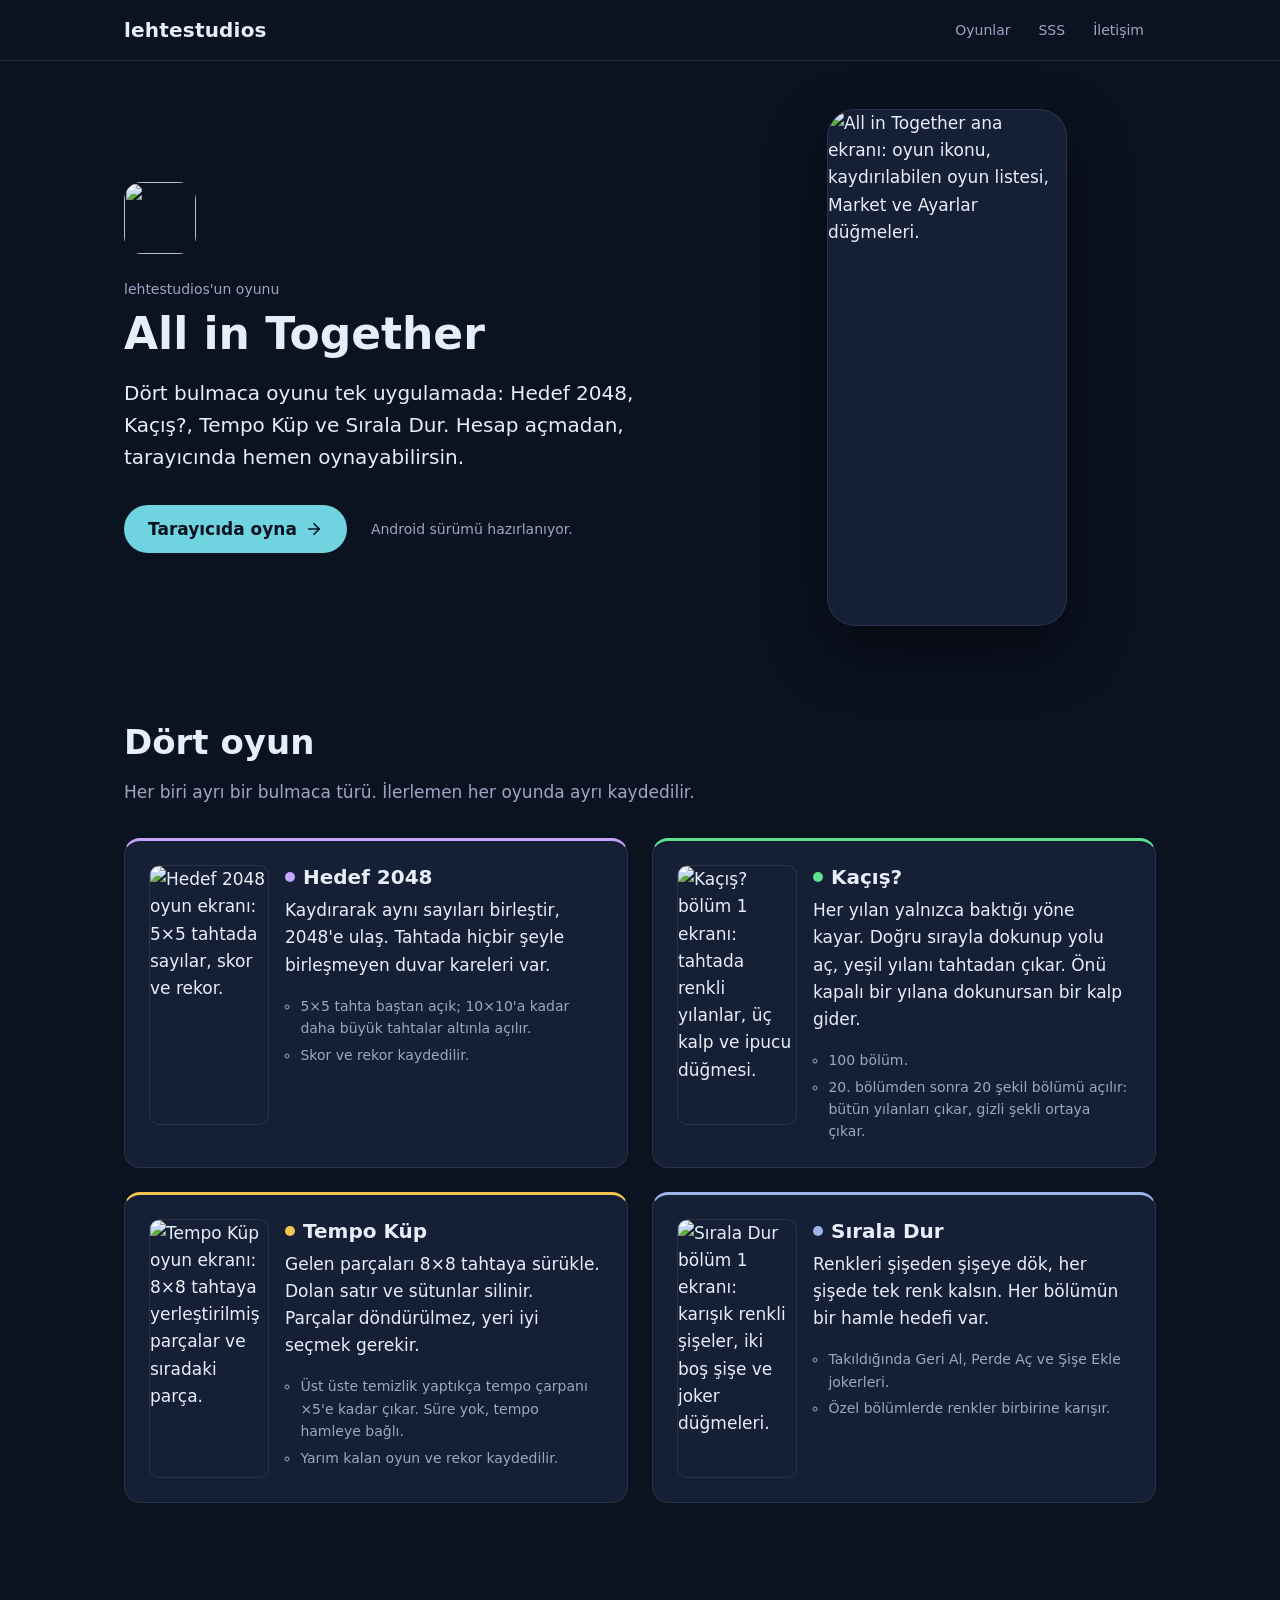
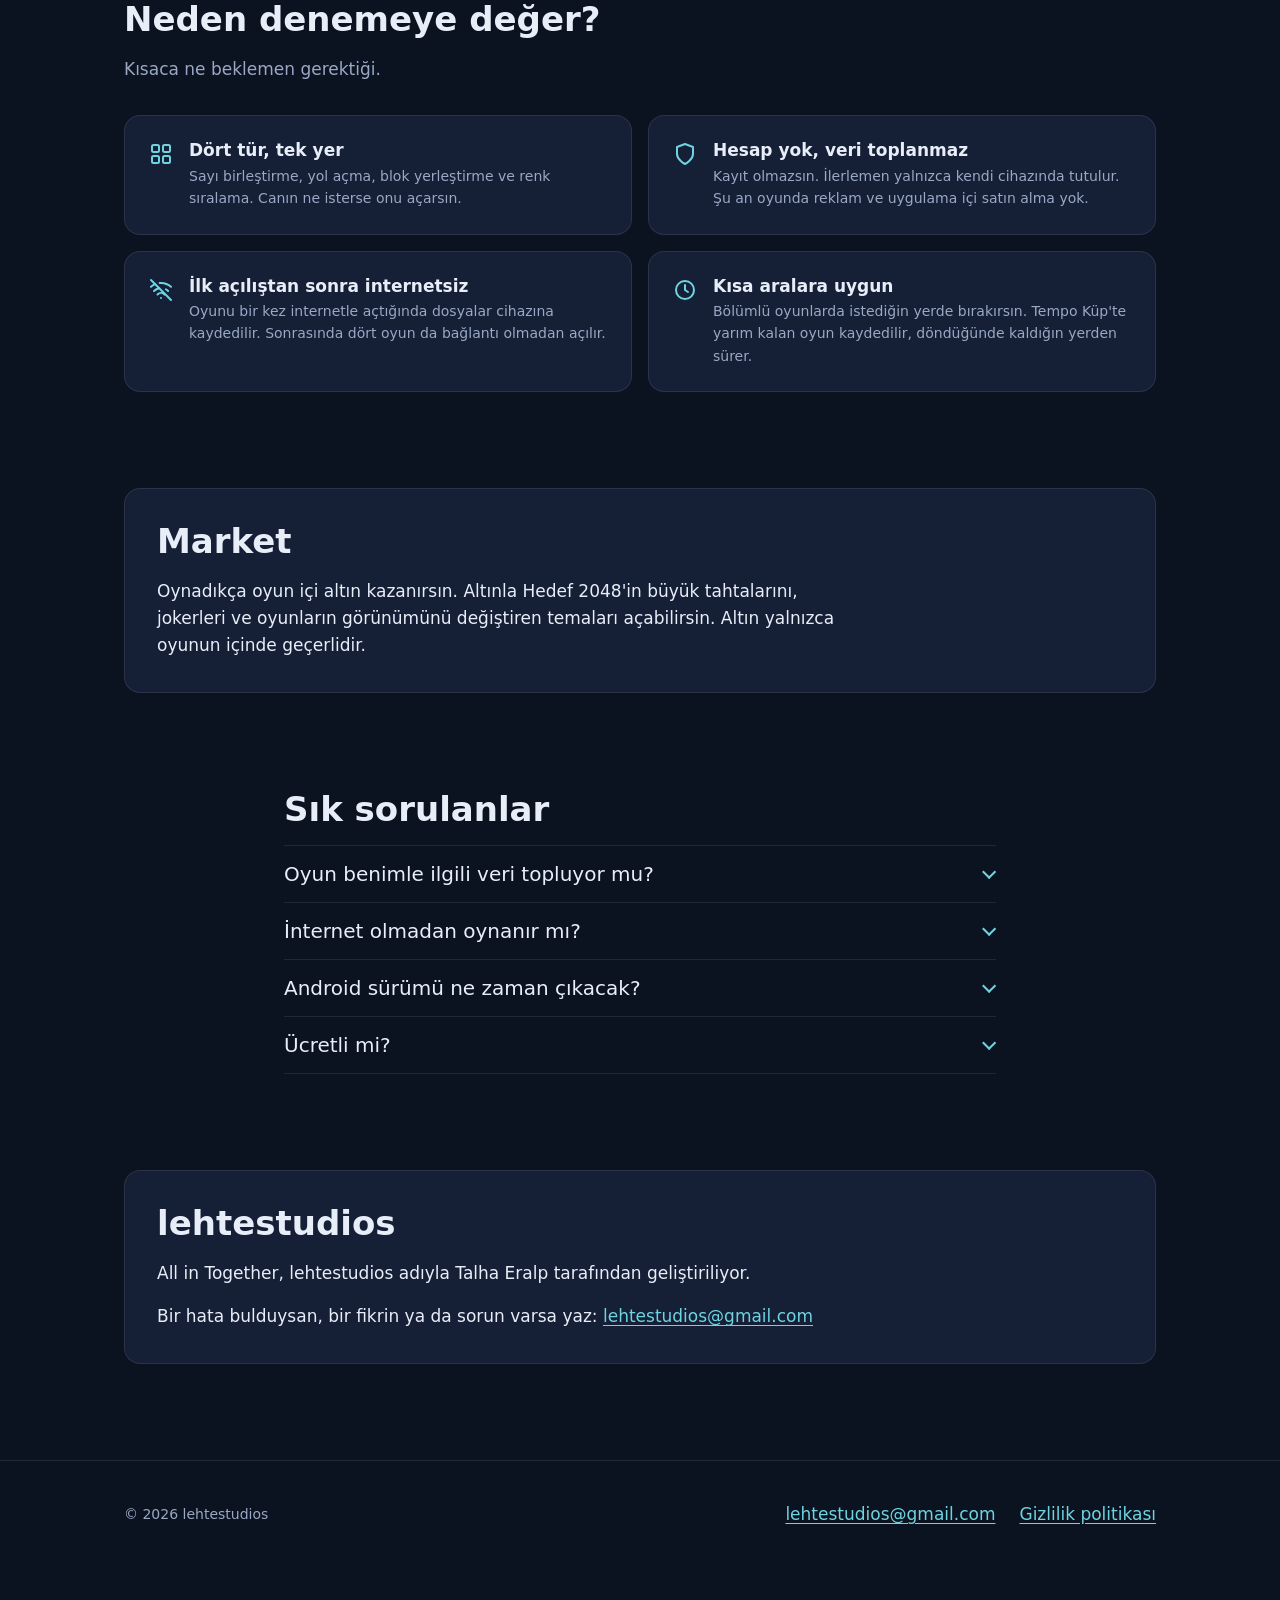
==== index.html @ c0d987b0 "feat: ana sayfa ve tasarim sistemi Tek koyu tema; renk, yazi ve bosluk degiskenleri :root icinde. Oy" ====
<!DOCTYPE html>
<html lang="tr">
<head>
<meta charset="UTF-8">
<meta name="viewport" content="width=device-width, initial-scale=1">
<title>All in Together — lehtestudios</title>
<meta name="description" content="All in Together: Hedef 2048, Kaçış?, Tempo Küp ve Sırala Dur tek uygulamada. Hesap gerekmez, veri toplamaz, ilk açılıştan sonra internetsiz de oynanır. lehtestudios tarafından geliştiriliyor.">
<meta name="author" content="lehtestudios (Talha Eralp)">
<meta name="theme-color" content="#0B1220">
<link rel="canonical" href="https://alehte.github.io/">

<meta property="og:type" content="website">
<meta property="og:locale" content="tr_TR">
<meta property="og:site_name" content="lehtestudios">
<meta property="og:title" content="All in Together — lehtestudios">
<meta property="og:description" content="Dört bulmaca oyunu tek uygulamada: Hedef 2048, Kaçış?, Tempo Küp ve Sırala Dur. Tarayıcıda oynanır, hesap gerekmez.">
<meta property="og:url" content="https://alehte.github.io/">
<meta property="og:image" content="https://alehte.github.io/img/og.png">
<meta property="og:image:width" content="1200">
<meta property="og:image:height" content="630">
<meta property="og:image:alt" content="All in Together oyun ikonu ve dört oyunun adı">
<meta name="twitter:card" content="summary_large_image">

<link rel="icon" href="/favicon.ico" sizes="32x32">
<link rel="icon" href="/img/favicon-32.png" type="image/png" sizes="32x32">
<link rel="icon" href="/img/icon-192.png" type="image/png" sizes="192x192">
<link rel="apple-touch-icon" href="/img/apple-touch-icon.png">
<link rel="preload" href="/fonts/fredoka-latin.woff2" as="font" type="font/woff2" crossorigin>
<link rel="stylesheet" href="/css/site.css">
</head>
<body>
<a class="skip-link" href="#icerik">İçeriğe geç</a>

<header class="site-header">
  <div class="wrap">
    <a class="brand" href="/">lehtestudios</a>
    <nav class="site-nav" aria-label="Sayfa içi">
      <ul>
        <li><a href="#oyunlar">Oyunlar</a></li>
        <li><a href="#sss">SSS</a></li>
        <li><a href="#iletisim">İletişim</a></li>
      </ul>
    </nav>
  </div>
</header>

<main id="icerik">
  <section class="hero" aria-labelledby="baslik">
    <div class="wrap">
      <div>
        <img class="hero-icon" src="/img/app-icon.webp" width="72" height="72" alt="">
        <p class="eyebrow">lehtestudios'un oyunu</p>
        <h1 id="baslik">All in Together</h1>
        <p class="hero-lead">Dört bulmaca oyunu tek uygulamada: Hedef 2048, Kaçış?, Tempo Küp ve Sırala Dur. Hesap açmadan, tarayıcında hemen oynayabilirsin.</p>
        <div class="actions">
          <a class="button" href="https://alehte.github.io/Oyunum/">
            Tarayıcıda oyna
            <svg viewBox="0 0 24 24" fill="none" stroke="currentColor" stroke-width="2.2" stroke-linecap="round" stroke-linejoin="round" aria-hidden="true"><path d="M5 12h14"/><path d="m12 5 7 7-7 7"/></svg>
          </a>
          <p class="note">Android sürümü hazırlanıyor.</p>
        </div>
      </div>
      <div class="phone">
        <img src="/img/ana-ekran.webp" width="540" height="1169" alt="All in Together ana ekranı: oyun ikonu, kaydırılabilen oyun listesi, Market ve Ayarlar düğmeleri.">
      </div>
    </div>
  </section>

  <section class="section" id="oyunlar" aria-labelledby="oyunlar-baslik">
    <div class="wrap">
      <h2 id="oyunlar-baslik">Dört oyun</h2>
      <p class="section-lead">Her biri ayrı bir bulmaca türü. İlerlemen her oyunda ayrı kaydedilir.</p>
      <ul class="games">
        <li class="game game--2048">
          <img src="/img/hedef-2048.webp" width="540" height="1169" loading="lazy" alt="Hedef 2048 oyun ekranı: 5×5 tahtada sayılar, skor ve rekor.">
          <div>
            <h3>Hedef 2048</h3>
            <p>Kaydırarak aynı sayıları birleştir, 2048'e ulaş. Tahtada hiçbir şeyle birleşmeyen duvar kareleri var.</p>
            <ul>
              <li>5×5 tahta baştan açık; 10×10'a kadar daha büyük tahtalar altınla açılır.</li>
              <li>Skor ve rekor kaydedilir.</li>
            </ul>
          </div>
        </li>
        <li class="game game--kacis">
          <img src="/img/kacis.webp" width="540" height="1169" loading="lazy" alt="Kaçış? bölüm 1 ekranı: tahtada renkli yılanlar, üç kalp ve ipucu düğmesi.">
          <div>
            <h3>Kaçış?</h3>
            <p>Her yılan yalnızca baktığı yöne kayar. Doğru sırayla dokunup yolu aç, yeşil yılanı tahtadan çıkar. Önü kapalı bir yılana dokunursan bir kalp gider.</p>
            <ul>
              <li>100 bölüm.</li>
              <li>20. bölümden sonra 20 şekil bölümü açılır: bütün yılanları çıkar, gizli şekli ortaya çıkar.</li>
            </ul>
          </div>
        </li>
        <li class="game game--tempo">
          <img src="/img/tempo-kup.webp" width="540" height="1169" loading="lazy" alt="Tempo Küp oyun ekranı: 8×8 tahtaya yerleştirilmiş parçalar ve sıradaki parça.">
          <div>
            <h3>Tempo Küp</h3>
            <p>Gelen parçaları 8×8 tahtaya sürükle. Dolan satır ve sütunlar silinir. Parçalar döndürülmez, yeri iyi seçmek gerekir.</p>
            <ul>
              <li>Üst üste temizlik yaptıkça tempo çarpanı ×5'e kadar çıkar. Süre yok, tempo hamleye bağlı.</li>
              <li>Yarım kalan oyun ve rekor kaydedilir.</li>
            </ul>
          </div>
        </li>
        <li class="game game--sirala">
          <img src="/img/sirala-dur.webp" width="540" height="1169" loading="lazy" alt="Sırala Dur bölüm 1 ekranı: karışık renkli şişeler, iki boş şişe ve joker düğmeleri.">
          <div>
            <h3>Sırala Dur</h3>
            <p>Renkleri şişeden şişeye dök, her şişede tek renk kalsın. Her bölümün bir hamle hedefi var.</p>
            <ul>
              <li>Takıldığında Geri Al, Perde Aç ve Şişe Ekle jokerleri.</li>
              <li>Özel bölümlerde renkler birbirine karışır.</li>
            </ul>
          </div>
        </li>
      </ul>
    </div>
  </section>

  <section class="section" aria-labelledby="neden-baslik">
    <div class="wrap">
      <h2 id="neden-baslik">Neden denemeye değer?</h2>
      <p class="section-lead">Kısaca ne beklemen gerektiği.</p>
      <ul class="facts">
        <li class="fact">
          <svg viewBox="0 0 24 24" fill="none" stroke="currentColor" stroke-width="2" stroke-linecap="round" stroke-linejoin="round" aria-hidden="true"><rect x="3" y="3" width="7" height="7" rx="1.5"/><rect x="14" y="3" width="7" height="7" rx="1.5"/><rect x="3" y="14" width="7" height="7" rx="1.5"/><rect x="14" y="14" width="7" height="7" rx="1.5"/></svg>
          <div>
            <h3>Dört tür, tek yer</h3>
            <p>Sayı birleştirme, yol açma, blok yerleştirme ve renk sıralama. Canın ne isterse onu açarsın.</p>
          </div>
        </li>
        <li class="fact">
          <svg viewBox="0 0 24 24" fill="none" stroke="currentColor" stroke-width="2" stroke-linecap="round" stroke-linejoin="round" aria-hidden="true"><path d="M12 22s8-4 8-10V5l-8-3-8 3v7c0 6 8 10 8 10Z"/></svg>
          <div>
            <h3>Hesap yok, veri toplanmaz</h3>
            <p>Kayıt olmazsın. İlerlemen yalnızca kendi cihazında tutulur. Şu an oyunda reklam ve uygulama içi satın alma yok.</p>
          </div>
        </li>
        <li class="fact">
          <svg viewBox="0 0 24 24" fill="none" stroke="currentColor" stroke-width="2" stroke-linecap="round" stroke-linejoin="round" aria-hidden="true"><path d="M2 2l20 20"/><path d="M8.5 16.5a5 5 0 0 1 7 0"/><path d="M2 8.82a15 15 0 0 1 4.17-2.65"/><path d="M10.66 5c4.01-.36 8.14.9 11.34 3.76"/><path d="M16.85 11.25a10 10 0 0 1 2.22 1.68"/><path d="M5 13a10 10 0 0 1 5.24-2.76"/><path d="M12 20h.01"/></svg>
          <div>
            <h3>İlk açılıştan sonra internetsiz</h3>
            <p>Oyunu bir kez internetle açtığında dosyalar cihazına kaydedilir. Sonrasında dört oyun da bağlantı olmadan açılır.</p>
          </div>
        </li>
        <li class="fact">
          <svg viewBox="0 0 24 24" fill="none" stroke="currentColor" stroke-width="2" stroke-linecap="round" stroke-linejoin="round" aria-hidden="true"><circle cx="12" cy="12" r="9"/><path d="M12 7v5l3 2"/></svg>
          <div>
            <h3>Kısa aralara uygun</h3>
            <p>Bölümlü oyunlarda istediğin yerde bırakırsın. Tempo Küp'te yarım kalan oyun kaydedilir, döndüğünde kaldığın yerden sürer.</p>
          </div>
        </li>
      </ul>
    </div>
  </section>

  <section class="section" aria-labelledby="market-baslik">
    <div class="wrap">
      <div class="panel">
        <h2 id="market-baslik">Market</h2>
        <p>Oynadıkça oyun içi altın kazanırsın. Altınla Hedef 2048'in büyük tahtalarını, jokerleri ve oyunların görünümünü değiştiren temaları açabilirsin. Altın yalnızca oyunun içinde geçerlidir.</p>
      </div>
    </div>
  </section>

  <section class="section" id="sss" aria-labelledby="sss-baslik">
    <div class="wrap faq">
      <h2 id="sss-baslik">Sık sorulanlar</h2>
      <details>
        <summary>Oyun benimle ilgili veri topluyor mu?</summary>
        <div>
          <p>Hayır. Oyun kişisel veri toplamaz, saklamaz ve paylaşmaz. Açılan bölümler, rekorlar ve ayarlar yalnızca senin cihazında durur. Ayrıntılar <a href="https://alehte.github.io/Oyunum/gizlilik-politikasi">gizlilik politikasında</a>.</p>
        </div>
      </details>
      <details>
        <summary>İnternet olmadan oynanır mı?</summary>
        <div>
          <p>Evet, ilk açılıştan sonra. İlk açılışta oyun dosyalarını indirir ve cihazına kaydeder. Bundan sonra dört oyun da internet olmadan açılır. Güncellemeler için ara sıra bağlanman yeterli.</p>
        </div>
      </details>
      <details>
        <summary>Android sürümü ne zaman çıkacak?</summary>
        <div>
          <p>Hazırlanıyor. Henüz bir tarih yok. O zamana kadar oyunu telefonunun tarayıcısında oynayabilirsin.</p>
        </div>
      </details>
      <details>
        <summary>Ücretli mi?</summary>
        <div>
          <p>Hayır, ücretsiz. Şu an oyunda reklam ve uygulama içi satın alma yok. Bu değişirse gizlilik politikası değişiklikten önce güncellenir.</p>
        </div>
      </details>
    </div>
  </section>

  <section class="section" id="iletisim" aria-labelledby="hakkinda-baslik">
    <div class="wrap">
      <div class="panel">
        <h2 id="hakkinda-baslik">lehtestudios</h2>
        <p>All in Together, lehtestudios adıyla Talha Eralp tarafından geliştiriliyor.</p>
        <p>Bir hata bulduysan, bir fikrin ya da sorun varsa yaz: <a href="mailto:lehtestudios@gmail.com">lehtestudios@gmail.com</a></p>
      </div>
    </div>
  </section>
</main>

<footer class="site-footer">
  <div class="wrap">
    <p>© 2026 lehtestudios</p>
    <ul>
      <li><a href="mailto:lehtestudios@gmail.com">lehtestudios@gmail.com</a></li>
      <li><a href="https://alehte.github.io/Oyunum/gizlilik-politikasi">Gizlilik politikası</a></li>
    </ul>
  </div>
</footer>
</body>
</html>
---- css/site.css ----
/* lehtestudios — site stilleri
   Tek tema (koyu). Harici kaynak yok: yazı tipi yerel, JS yok.
   Renkler ve boşluklar aşağıdaki değişkenlerden gelir; bileşenlerde ham renk kullanma. */

/* Fredoka — yerel değişken yazı tipi (ağırlık 300-700), SIL OFL 1.1 (fonts/LICENSE-Fredoka.txt).
   latin-ext alt kümesi Türkçe'nin ğ, ş, İ, ı harflerini taşır. */
@font-face {
  font-family: "Fredoka"; font-style: normal; font-display: swap; font-weight: 300 700;
  src: url(/fonts/fredoka-latin-ext.woff2) format("woff2");
  unicode-range: U+0100-02BA, U+02BD-02C5, U+02C7-02CC, U+02CE-02D7, U+02DD-02FF, U+0304, U+0308, U+0329, U+1D00-1DBF, U+1E00-1E9F, U+1EF2-1EFF, U+2020, U+20A0-20AB, U+20AD-20C0, U+2113, U+2C60-2C7F, U+A720-A7FF;
}
@font-face {
  font-family: "Fredoka"; font-style: normal; font-display: swap; font-weight: 300 700;
  src: url(/fonts/fredoka-latin.woff2) format("woff2");
  unicode-range: U+0000-00FF, U+0131, U+0152-0153, U+02BB-02BC, U+02C6, U+02DA, U+02DC, U+0304, U+0308, U+0329, U+2000-206F, U+20AC, U+2122, U+2191, U+2193, U+2212, U+2215, U+FEFF, U+FFFD;
}

:root {
  color-scheme: dark;

  /* renkler — kontrastlar #0B1220 zemininde ölçüldü */
  --bg: #0B1220;
  --surface: #151F36;
  --border: rgba(255, 255, 255, .09);
  --text: #E8EEF8;          /* 16.1:1 */
  --text-muted: #9AA8C4;    /* 7.8:1 */
  --accent: #6FD3E0;        /* 10.8:1 */
  --on-accent: #0B1220;
  --game-2048: #C4A5FF;
  --game-kacis: #5EE08F;
  --game-tempo: #F5C451;
  --game-sirala: #9FB4E8;

  /* yazı */
  --font-display: "Fredoka", system-ui, sans-serif;
  --font-body: system-ui, -apple-system, "Segoe UI", Roboto, "Helvetica Neue", Arial, sans-serif;
  --fs-sm: .875rem;   /* 14 */
  --fs-base: 1.0625rem; /* 17 */
  --fs-lg: 1.25rem;   /* 20 */
  --fs-xl: 1.625rem;  /* 26 */
  --fs-2xl: 2.125rem; /* 34 */
  --fs-3xl: clamp(2.25rem, 1.6rem + 3vw, 2.75rem); /* 36-44 */

  /* boşluk (4px taban) */
  --s1: 4px; --s2: 8px; --s3: 12px; --s4: 16px; --s5: 24px;
  --s6: 32px; --s7: 48px; --s8: 64px; --s9: 96px;

  --radius: 16px;
  --radius-sm: 10px;
  --max: 1080px;
  --measure: 65ch;
  --gutter: clamp(16px, 4vw, 24px);
  --section: var(--s8);
  --dur: 200ms;
}
@media (min-width: 768px) { :root { --section: var(--s9); } }

*, *::before, *::after { box-sizing: border-box; }

html { -webkit-text-size-adjust: 100%; text-size-adjust: 100%; scroll-behavior: smooth; }
body {
  margin: 0;
  background: var(--bg);
  color: var(--text);
  font-family: var(--font-body);
  font-size: var(--fs-base);
  line-height: 1.6;
  overflow-wrap: break-word;
}
img { display: block; max-width: 100%; height: auto; }

h1, h2, h3 {
  font-family: var(--font-display);
  font-weight: 600;
  line-height: 1.2;
  margin: 0 0 var(--s4);
  text-wrap: balance;
}
h1 { font-size: var(--fs-3xl); }
h2 { font-size: var(--fs-2xl); }
h3 { font-size: var(--fs-lg); }
p { margin: 0 0 var(--s4); max-width: var(--measure); }
p:last-child { margin-bottom: 0; }

a { color: var(--accent); text-underline-offset: 3px; }
a:hover { text-decoration-thickness: 2px; }

:focus-visible { outline: 2px solid var(--accent); outline-offset: 3px; border-radius: 4px; }

.skip-link {
  position: absolute; left: var(--s4); top: -100px; z-index: 10;
  background: var(--accent); color: var(--on-accent);
  padding: var(--s3) var(--s4); border-radius: var(--radius-sm); font-weight: 600;
}
.skip-link:focus { top: var(--s4); }

.wrap { max-width: var(--max); margin: 0 auto; padding: 0 var(--gutter); }
.section { padding: var(--section) 0 0; }
.section-lead { color: var(--text-muted); margin-bottom: var(--s6); }

/* ---------- üst bar ---------- */
.site-header { border-bottom: 1px solid var(--border); }
.site-header .wrap {
  display: flex; align-items: center; justify-content: space-between; gap: var(--s4);
  min-height: 60px;
}
.brand {
  font-family: var(--font-display); font-weight: 600; font-size: var(--fs-lg);
  color: var(--text); text-decoration: none; letter-spacing: .01em;
  display: inline-flex; align-items: center; min-height: 44px;
}
.site-nav ul { display: flex; gap: var(--s1); list-style: none; margin: 0; padding: 0; }
.site-nav a {
  display: inline-flex; align-items: center; min-height: 44px; padding: 0 var(--s3);
  color: var(--text-muted); text-decoration: none; font-size: var(--fs-sm);
  border-radius: var(--radius-sm); transition: color var(--dur) ease;
}
.site-nav a:hover { color: var(--text); }
@media (max-width: 560px) { .site-nav { display: none; } }

/* ---------- giriş ---------- */
.hero { padding-top: var(--s7); }
.hero .wrap { display: grid; gap: var(--s7); align-items: center; }
@media (min-width: 860px) { .hero .wrap { grid-template-columns: 1.15fr .85fr; } }
.hero-icon { width: 72px; height: 72px; border-radius: 18px; margin-bottom: var(--s5); }
.eyebrow { color: var(--text-muted); font-size: var(--fs-sm); margin-bottom: var(--s2); }
.hero-lead { font-size: var(--fs-lg); color: var(--text); margin-bottom: var(--s6); }

.actions { display: flex; flex-wrap: wrap; align-items: center; gap: var(--s4) var(--s5); }
.button {
  display: inline-flex; align-items: center; justify-content: center; gap: var(--s2);
  min-height: 48px; padding: 0 var(--s5);
  background: var(--accent); color: var(--on-accent);
  font-family: var(--font-display); font-weight: 600; font-size: var(--fs-base);
  text-decoration: none; border-radius: 999px;
  transition: transform var(--dur) ease, box-shadow var(--dur) ease;
}
.button:hover { transform: translateY(-1px); box-shadow: 0 6px 20px rgba(111, 211, 224, .25); }
.button svg { width: 18px; height: 18px; flex: none; }
.note { color: var(--text-muted); font-size: var(--fs-sm); margin: 0; }

.phone {
  width: min(100%, 240px); margin: 0 auto;
  border-radius: 28px; overflow: hidden;
  border: 1px solid var(--border); background: var(--surface);
  box-shadow: 0 24px 60px rgba(0, 0, 0, .45);
}
.phone img { width: 100%; aspect-ratio: 540 / 1169; object-fit: cover; }

/* ---------- oyun kartları ---------- */
.games { display: grid; gap: var(--s5); grid-template-columns: 1fr; list-style: none; margin: 0; padding: 0; }
@media (min-width: 640px) { .games { grid-template-columns: repeat(2, 1fr); } }

.game {
  --game: var(--accent);
  display: grid; grid-template-columns: 1fr; gap: var(--s4);
  background: var(--surface); border: 1px solid var(--border);
  border-top: 3px solid var(--game);
  border-radius: var(--radius); padding: var(--s5) var(--s4);
}
/* dar ekranda görsel metnin altında, yatay ve kırpılmış durur: metin tam genişlikte kalır */
.game img { order: 2; aspect-ratio: 4 / 3; object-position: center 45%; }
@media (min-width: 520px) and (max-width: 639px), (min-width: 900px) {
  .game { grid-template-columns: 120px 1fr; padding: var(--s5); }
  .game img { order: 0; aspect-ratio: 540 / 1169; object-position: center; }
}
.game--2048 { --game: var(--game-2048); }
.game--kacis { --game: var(--game-kacis); }
.game--tempo { --game: var(--game-tempo); }
.game--sirala { --game: var(--game-sirala); }

.game img {
  width: 100%; object-fit: cover;
  border-radius: var(--radius-sm); border: 1px solid var(--border);
}
.game h3 { display: flex; align-items: center; gap: var(--s2); margin-bottom: var(--s2); }
.game h3::before {
  content: ""; width: 10px; height: 10px; border-radius: 50%; background: var(--game); flex: none;
}
.game p { font-size: var(--fs-base); }
.game ul { margin: var(--s3) 0 0; padding-left: 1.1em; color: var(--text-muted); font-size: var(--fs-sm); }
.game li + li { margin-top: var(--s1); }

/* ---------- neden ---------- */
.facts { display: grid; gap: var(--s4); grid-template-columns: 1fr; list-style: none; margin: 0; padding: 0; }
@media (min-width: 640px) { .facts { grid-template-columns: repeat(2, 1fr); } }
.fact {
  display: flex; gap: var(--s4); align-items: flex-start;
  background: var(--surface); border: 1px solid var(--border);
  border-radius: var(--radius); padding: var(--s5);
}
.fact svg { width: 24px; height: 24px; flex: none; color: var(--accent); margin-top: 2px; }
.fact h3 { font-size: var(--fs-base); font-family: var(--font-display); margin-bottom: var(--s1); }
.fact p { color: var(--text-muted); font-size: var(--fs-sm); }

/* ---------- market + hakkında ---------- */
.panel {
  background: var(--surface); border: 1px solid var(--border);
  border-radius: var(--radius); padding: var(--s6) var(--s5);
}
@media (min-width: 640px) { .panel { padding: var(--s6); } }

/* ---------- SSS ---------- */
.faq { max-width: 760px; }
.faq details { border-bottom: 1px solid var(--border); }
.faq details:first-of-type { border-top: 1px solid var(--border); }
.faq summary {
  display: flex; justify-content: space-between; align-items: center; gap: var(--s4);
  min-height: 56px; padding: var(--s3) 0; cursor: pointer; list-style: none;
  font-family: var(--font-display); font-weight: 500; font-size: var(--fs-lg);
}
.faq summary::-webkit-details-marker { display: none; }
.faq summary::after {
  content: ""; width: 10px; height: 10px; flex: none; margin-right: 4px;
  border-right: 2px solid var(--accent); border-bottom: 2px solid var(--accent);
  transform: rotate(45deg) translateY(-3px); transition: transform var(--dur) ease;
}
.faq details[open] summary::after { transform: rotate(-135deg) translateY(-3px); }
.faq details > div { padding: 0 0 var(--s5); color: var(--text-muted); }

/* ---------- alt bilgi ---------- */
.site-footer { margin-top: var(--section); border-top: 1px solid var(--border); padding: var(--s6) 0 var(--s7); }
.site-footer .wrap { display: flex; flex-wrap: wrap; justify-content: space-between; gap: var(--s4); }
.site-footer ul { display: flex; flex-wrap: wrap; gap: var(--s1) var(--s5); list-style: none; margin: 0; padding: 0; }
.site-footer a { display: inline-flex; align-items: center; min-height: 44px; }
.site-footer p { color: var(--text-muted); font-size: var(--fs-sm); display: flex; align-items: center; min-height: 44px; }

/* ---------- 404 ---------- */
.notfound { min-height: 70vh; display: grid; place-items: center; text-align: center; padding: var(--s8) 0; }
.notfound p { margin-left: auto; margin-right: auto; color: var(--text-muted); }
.notfound .actions { justify-content: center; margin-top: var(--s5); }
.notfound .actions a:not(.button) { display: inline-flex; align-items: center; min-height: 44px; }

/* ---------- hareketi azalt ---------- */
@media (prefers-reduced-motion: reduce) {
  html { scroll-behavior: auto; }
  *, *::before, *::after { transition: none !important; animation: none !important; }
  .button:hover { transform: none; }
}
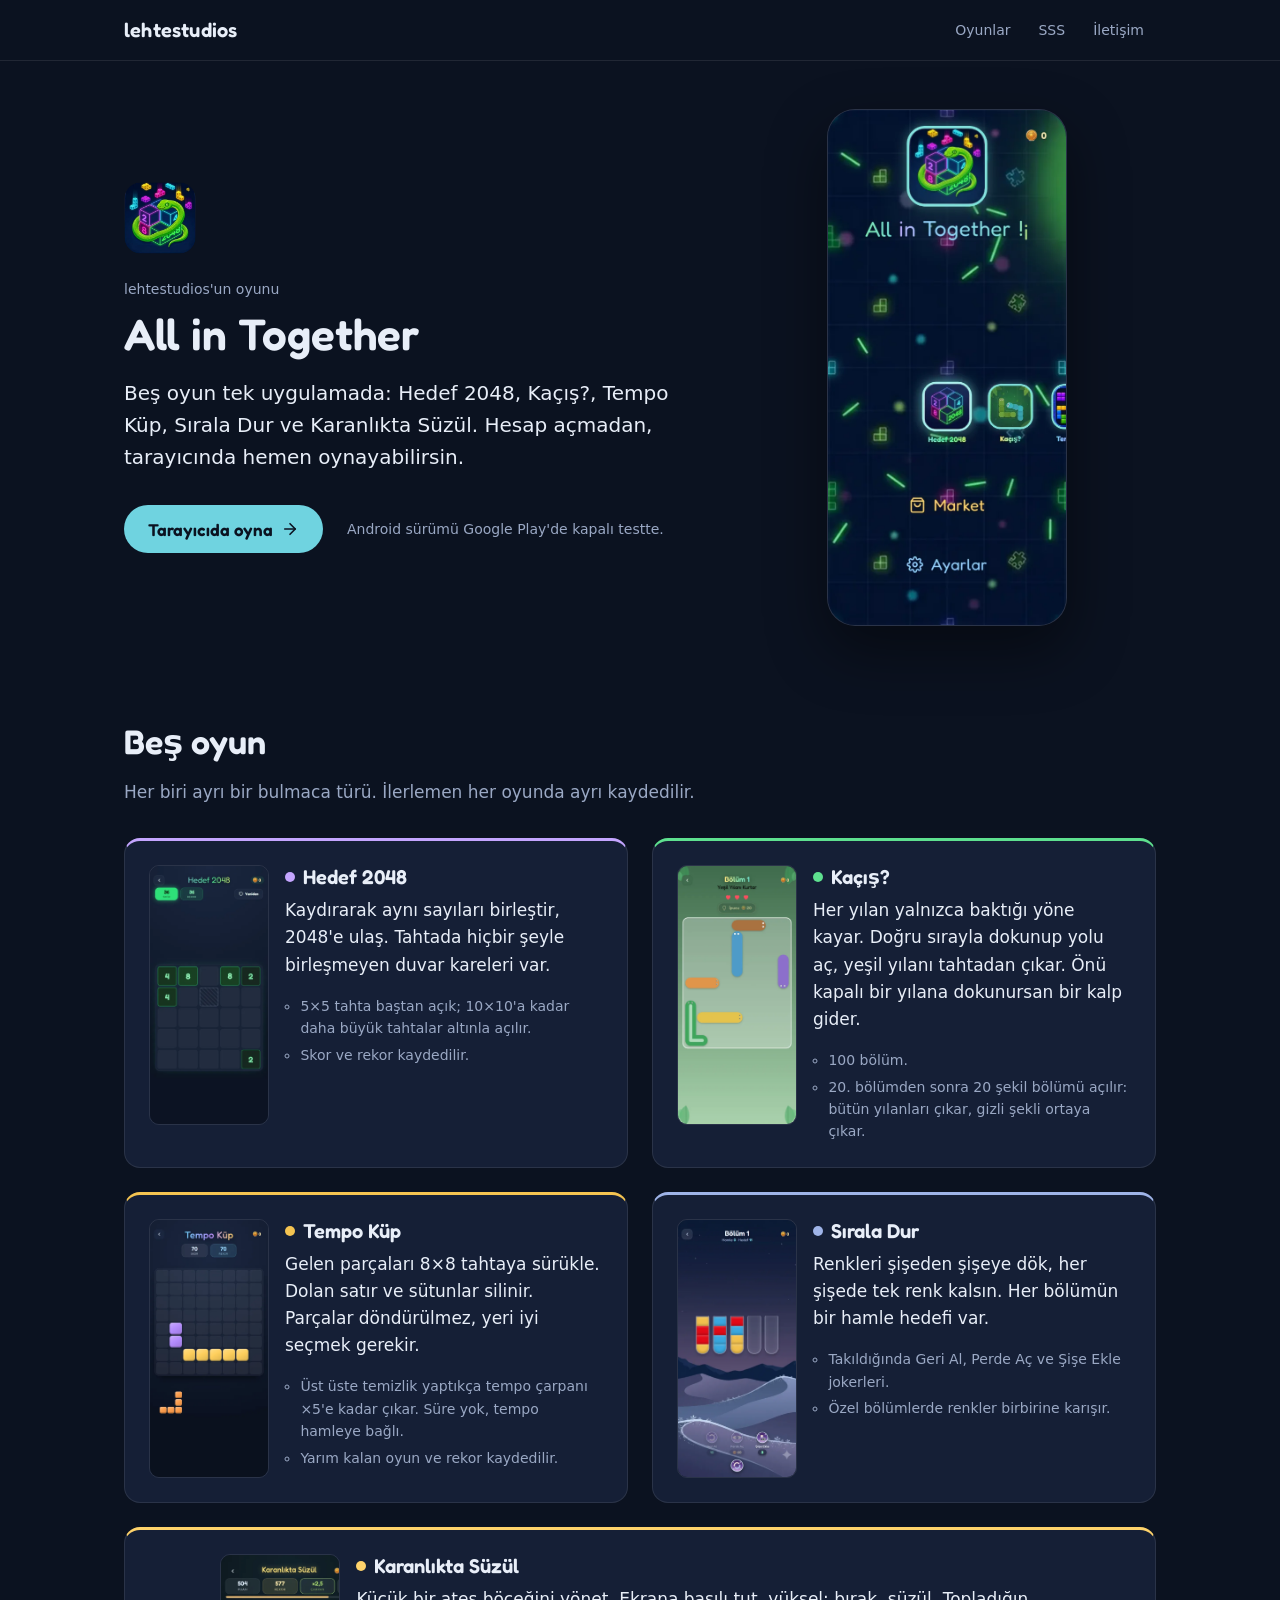
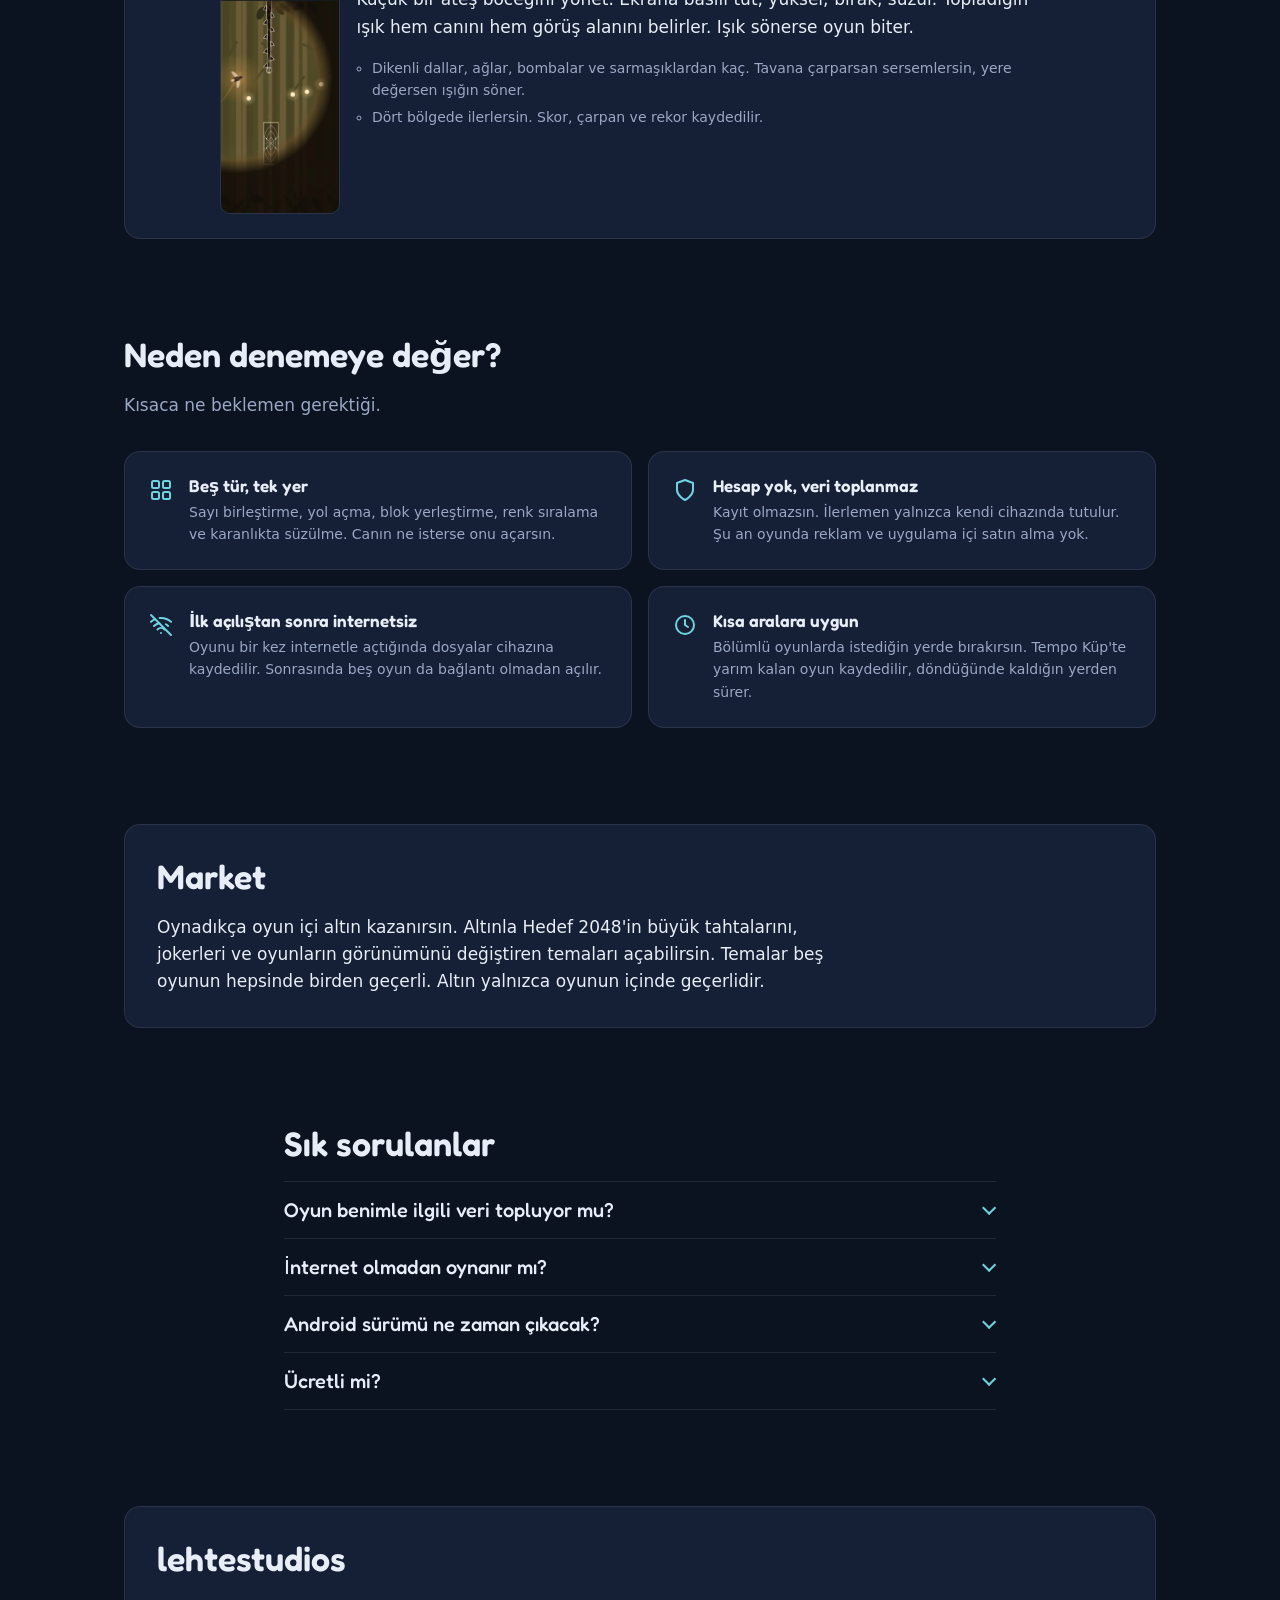
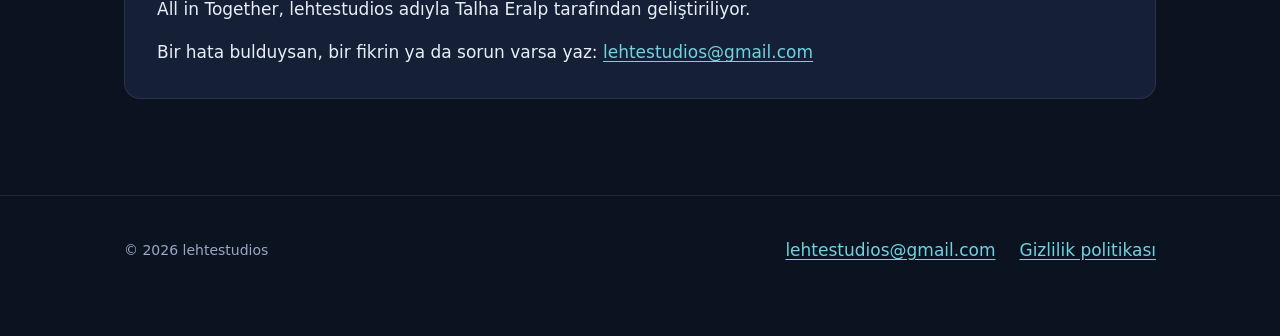
==== commit 0c7bae8c: "Site: Karanlıkta Süzül eklendi, Android durumu ve gizlilik bağlantısı düzeltildi Co-Authored-By: Cla" ====
--- a/index.html
+++ b/index.html
@@ -4,7 +4,7 @@
 <meta charset="UTF-8">
 <meta name="viewport" content="width=device-width, initial-scale=1">
 <title>All in Together — lehtestudios</title>
-<meta name="description" content="All in Together: Hedef 2048, Kaçış?, Tempo Küp ve Sırala Dur tek uygulamada. Hesap gerekmez, veri toplamaz, ilk açılıştan sonra internetsiz de oynanır. lehtestudios tarafından geliştiriliyor.">
+<meta name="description" content="All in Together: Hedef 2048, Kaçış?, Tempo Küp, Sırala Dur ve Karanlıkta Süzül tek uygulamada. Hesap gerekmez, veri toplamaz, ilk açılıştan sonra internetsiz de oynanır. lehtestudios tarafından geliştiriliyor.">
 <meta name="author" content="lehtestudios (Talha Eralp)">
 <meta name="theme-color" content="#0B1220">
 <link rel="canonical" href="https://alehte.github.io/">
@@ -13,12 +13,12 @@
 <meta property="og:locale" content="tr_TR">
 <meta property="og:site_name" content="lehtestudios">
 <meta property="og:title" content="All in Together — lehtestudios">
-<meta property="og:description" content="Dört bulmaca oyunu tek uygulamada: Hedef 2048, Kaçış?, Tempo Küp ve Sırala Dur. Tarayıcıda oynanır, hesap gerekmez.">
+<meta property="og:description" content="Beş oyun tek uygulamada: Hedef 2048, Kaçış?, Tempo Küp, Sırala Dur ve Karanlıkta Süzül. Tarayıcıda oynanır, hesap gerekmez.">
 <meta property="og:url" content="https://alehte.github.io/">
 <meta property="og:image" content="https://alehte.github.io/img/og.png">
 <meta property="og:image:width" content="1200">
 <meta property="og:image:height" content="630">
-<meta property="og:image:alt" content="All in Together oyun ikonu ve dört oyunun adı">
+<meta property="og:image:alt" content="All in Together oyun ikonu ve beş oyunun kartları">
 <meta name="twitter:card" content="summary_large_image">
 
 <link rel="icon" href="/favicon.ico" sizes="32x32">
@@ -51,13 +51,13 @@
         <img class="hero-icon" src="/img/app-icon.webp" width="72" height="72" alt="">
         <p class="eyebrow">lehtestudios'un oyunu</p>
         <h1 id="baslik">All in Together</h1>
-        <p class="hero-lead">Dört bulmaca oyunu tek uygulamada: Hedef 2048, Kaçış?, Tempo Küp ve Sırala Dur. Hesap açmadan, tarayıcında hemen oynayabilirsin.</p>
+        <p class="hero-lead">Beş oyun tek uygulamada: Hedef 2048, Kaçış?, Tempo Küp, Sırala Dur ve Karanlıkta Süzül. Hesap açmadan, tarayıcında hemen oynayabilirsin.</p>
         <div class="actions">
           <a class="button" href="https://alehte.github.io/Oyunum/">
             Tarayıcıda oyna
             <svg viewBox="0 0 24 24" fill="none" stroke="currentColor" stroke-width="2.2" stroke-linecap="round" stroke-linejoin="round" aria-hidden="true"><path d="M5 12h14"/><path d="m12 5 7 7-7 7"/></svg>
           </a>
-          <p class="note">Android sürümü hazırlanıyor.</p>
+          <p class="note">Android sürümü Google Play'de kapalı testte.</p>
         </div>
       </div>
       <div class="phone">
@@ -68,7 +68,7 @@
 
   <section class="section" id="oyunlar" aria-labelledby="oyunlar-baslik">
     <div class="wrap">
-      <h2 id="oyunlar-baslik">Dört oyun</h2>
+      <h2 id="oyunlar-baslik">Beş oyun</h2>
       <p class="section-lead">Her biri ayrı bir bulmaca türü. İlerlemen her oyunda ayrı kaydedilir.</p>
       <ul class="games">
         <li class="game game--2048">
@@ -115,6 +115,17 @@
             </ul>
           </div>
         </li>
+        <li class="game game--ates">
+          <img src="/img/karanlikta-suzul.webp" width="540" height="1169" loading="lazy" alt="Karanlıkta Süzül oyun ekranı: ışığın aydınlattığı ormanda bir ateş böceği, dikenli dal ve toplanacak ışıklar.">
+          <div>
+            <h3>Karanlıkta Süzül</h3>
+            <p>Küçük bir ateş böceğini yönet. Ekrana basılı tut, yüksel; bırak, süzül. Topladığın ışık hem canını hem görüş alanını belirler. Işık sönerse oyun biter.</p>
+            <ul>
+              <li>Dikenli dallar, ağlar, bombalar ve sarmaşıklardan kaç. Tavana çarparsan sersemlersin, yere değersen ışığın söner.</li>
+              <li>Dört bölgede ilerlersin. Skor, çarpan ve rekor kaydedilir.</li>
+            </ul>
+          </div>
+        </li>
       </ul>
     </div>
   </section>
@@ -127,8 +138,8 @@
         <li class="fact">
           <svg viewBox="0 0 24 24" fill="none" stroke="currentColor" stroke-width="2" stroke-linecap="round" stroke-linejoin="round" aria-hidden="true"><rect x="3" y="3" width="7" height="7" rx="1.5"/><rect x="14" y="3" width="7" height="7" rx="1.5"/><rect x="3" y="14" width="7" height="7" rx="1.5"/><rect x="14" y="14" width="7" height="7" rx="1.5"/></svg>
           <div>
-            <h3>Dört tür, tek yer</h3>
-            <p>Sayı birleştirme, yol açma, blok yerleştirme ve renk sıralama. Canın ne isterse onu açarsın.</p>
+            <h3>Beş tür, tek yer</h3>
+            <p>Sayı birleştirme, yol açma, blok yerleştirme, renk sıralama ve karanlıkta süzülme. Canın ne isterse onu açarsın.</p>
           </div>
         </li>
         <li class="fact">
@@ -142,7 +153,7 @@
           <svg viewBox="0 0 24 24" fill="none" stroke="currentColor" stroke-width="2" stroke-linecap="round" stroke-linejoin="round" aria-hidden="true"><path d="M2 2l20 20"/><path d="M8.5 16.5a5 5 0 0 1 7 0"/><path d="M2 8.82a15 15 0 0 1 4.17-2.65"/><path d="M10.66 5c4.01-.36 8.14.9 11.34 3.76"/><path d="M16.85 11.25a10 10 0 0 1 2.22 1.68"/><path d="M5 13a10 10 0 0 1 5.24-2.76"/><path d="M12 20h.01"/></svg>
           <div>
             <h3>İlk açılıştan sonra internetsiz</h3>
-            <p>Oyunu bir kez internetle açtığında dosyalar cihazına kaydedilir. Sonrasında dört oyun da bağlantı olmadan açılır.</p>
+            <p>Oyunu bir kez internetle açtığında dosyalar cihazına kaydedilir. Sonrasında beş oyun da bağlantı olmadan açılır.</p>
           </div>
         </li>
         <li class="fact">
@@ -160,7 +171,7 @@
     <div class="wrap">
       <div class="panel">
         <h2 id="market-baslik">Market</h2>
-        <p>Oynadıkça oyun içi altın kazanırsın. Altınla Hedef 2048'in büyük tahtalarını, jokerleri ve oyunların görünümünü değiştiren temaları açabilirsin. Altın yalnızca oyunun içinde geçerlidir.</p>
+        <p>Oynadıkça oyun içi altın kazanırsın. Altınla Hedef 2048'in büyük tahtalarını, jokerleri ve oyunların görünümünü değiştiren temaları açabilirsin. Temalar beş oyunun hepsinde birden geçerli. Altın yalnızca oyunun içinde geçerlidir.</p>
       </div>
     </div>
   </section>
@@ -171,19 +182,19 @@
       <details>
         <summary>Oyun benimle ilgili veri topluyor mu?</summary>
         <div>
-          <p>Hayır. Oyun kişisel veri toplamaz, saklamaz ve paylaşmaz. Açılan bölümler, rekorlar ve ayarlar yalnızca senin cihazında durur. Ayrıntılar <a href="https://alehte.github.io/Oyunum/gizlilik-politikasi">gizlilik politikasında</a>.</p>
+          <p>Hayır. Oyun kişisel veri toplamaz, saklamaz ve paylaşmaz. Açılan bölümler, rekorlar ve ayarlar yalnızca senin cihazında durur. Ayrıntılar <a href="https://alehte.github.io/Oyunum/gizlilik.html">gizlilik politikasında</a>.</p>
         </div>
       </details>
       <details>
         <summary>İnternet olmadan oynanır mı?</summary>
         <div>
-          <p>Evet, ilk açılıştan sonra. İlk açılışta oyun dosyalarını indirir ve cihazına kaydeder. Bundan sonra dört oyun da internet olmadan açılır. Güncellemeler için ara sıra bağlanman yeterli.</p>
+          <p>Evet, ilk açılıştan sonra. İlk açılışta oyun dosyalarını indirir ve cihazına kaydeder. Bundan sonra beş oyun da internet olmadan açılır. Güncellemeler için ara sıra bağlanman yeterli.</p>
         </div>
       </details>
       <details>
         <summary>Android sürümü ne zaman çıkacak?</summary>
         <div>
-          <p>Hazırlanıyor. Henüz bir tarih yok. O zamana kadar oyunu telefonunun tarayıcısında oynayabilirsin.</p>
+          <p>Google Play'de kapalı test aşamasında. Herkese açık yayın için henüz bir tarih yok. O zamana kadar oyunu telefonunun tarayıcısında oynayabilirsin.</p>
         </div>
       </details>
       <details>
@@ -211,7 +222,7 @@
     <p>© 2026 lehtestudios</p>
     <ul>
       <li><a href="mailto:lehtestudios@gmail.com">lehtestudios@gmail.com</a></li>
-      <li><a href="https://alehte.github.io/Oyunum/gizlilik-politikasi">Gizlilik politikası</a></li>
+      <li><a href="https://alehte.github.io/Oyunum/gizlilik.html">Gizlilik politikası</a></li>
     </ul>
   </div>
 </footer>
--- a/css/site.css
+++ b/css/site.css
@@ -30,6 +30,7 @@
   --game-kacis: #5EE08F;
   --game-tempo: #F5C451;
   --game-sirala: #9FB4E8;
+  --game-ates: #FFD36B;
 
   /* yazı */
   --font-display: "Fredoka", system-ui, sans-serif;
@@ -168,6 +169,18 @@
 .game--kacis { --game: var(--game-kacis); }
 .game--tempo { --game: var(--game-tempo); }
 .game--sirala { --game: var(--game-sirala); }
+.game--ates { --game: var(--game-ates); }
+
+/* tek sayıda kartta son kart iki sütunu kaplar; görsel yanda dar kalır, metin okunur genişlikte ortalanır */
+@media (min-width: 640px) {
+  .game:last-child:nth-child(odd) {
+    grid-column: 1 / -1;
+    grid-template-columns: 120px minmax(0, var(--measure));
+    justify-content: center;
+    padding: var(--s5);
+  }
+  .game:last-child:nth-child(odd) img { order: 0; aspect-ratio: 540 / 1169; object-position: center; }
+}
 
 .game img {
   width: 100%; object-fit: cover;
